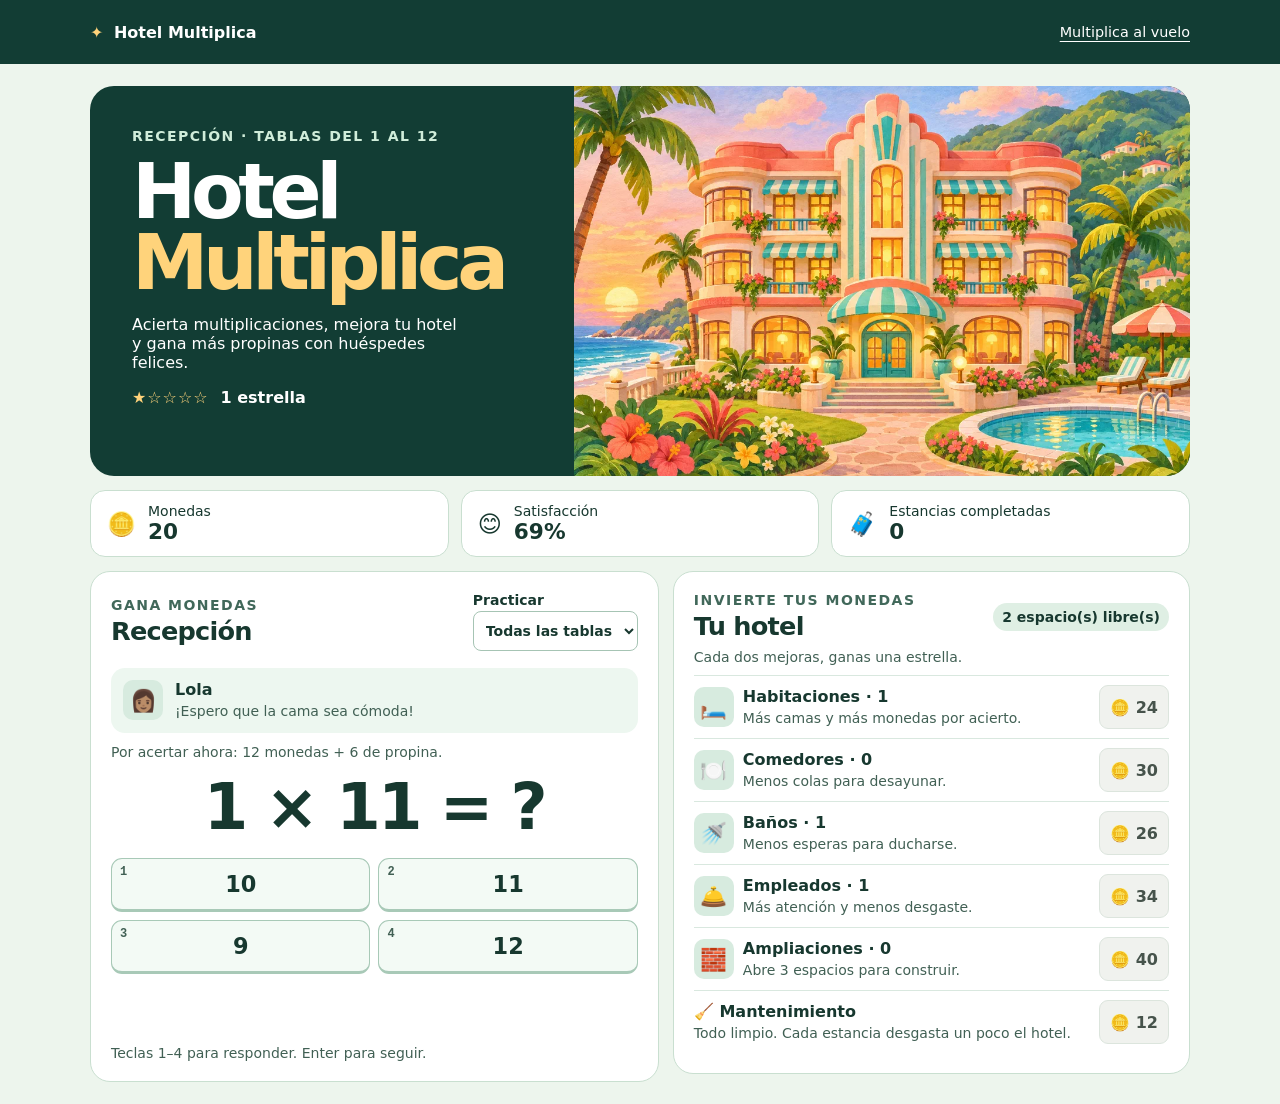
==== hotel/index.html @ 9960652f "Publica el juego Hotel Multiplica" ====
<!doctype html>
<html lang="es">
<head>
  <meta charset="utf-8">
  <meta name="viewport" content="width=device-width, initial-scale=1">
  <meta name="theme-color" content="#123d34">
  <title>Hotel Multiplica</title>
  <link rel="stylesheet" href="hotel.css">
  <script src="hotel.js" defer></script>
</head>
<body>
  <header class="top">
    <div class="wrap top-inner">
      <a class="brand" href="./"><span aria-hidden="true">✦</span> Hotel Multiplica</a>
      <a class="classic" href="../">Multiplica al vuelo</a>
    </div>
  </header>
  <main class="wrap">
    <section class="hero" aria-labelledby="title">
      <div class="hero-copy">
        <p class="eyebrow">Recepción · Tablas del 1 al 12</p>
        <h1 id="title">Hotel<br> <em>Multiplica</em></h1>
        <p>Acierta multiplicaciones, mejora tu hotel y gana más propinas con huéspedes felices.</p>
        <p class="rating"><span id="stars" aria-hidden="true"></span> <strong id="rating"></strong></p>
      </div>
      <img class="hotel-art" src="hotel.webp" alt="Un hotel con tejados coral, palmeras y una piscina">
    </section>
    <section class="stats" aria-label="Estado del hotel">
      <div class="stat"><span aria-hidden="true">🪙</span><div>Monedas<strong id="coins"></strong></div></div>
      <div class="stat"><span aria-hidden="true">😊</span><div>Satisfacción<strong id="happiness"></strong></div></div>
      <div class="stat"><span aria-hidden="true">🧳</span><div>Estancias completadas<strong id="stays"></strong></div></div>
    </section>
    <div class="columns">
      <section class="panel reception" aria-labelledby="reception-title">
        <div class="panel-head">
          <div><p class="eyebrow">Gana monedas</p><h2 id="reception-title">Recepción</h2></div>
          <label for="table">Practicar
            <select id="table"><option value="0">Todas las tablas</option></select>
          </label>
        </div>
        <div class="guest">
          <span id="avatar" class="avatar" aria-hidden="true"></span>
          <div><strong id="guest-name"></strong><p id="guest-request"></p></div>
        </div>
        <p class="reward" id="reward"></p>
        <h3 tabindex="-1" id="question"></h3>
        <div class="answers" id="answers" aria-label="Respuestas"></div>
        <div class="feedback">
          <p id="feedback" role="status"></p>
          <button id="next" type="button" class="primary" hidden>Siguiente huésped</button>
        </div>
        <p class="keyboard">Teclas 1–4 para responder. Enter para seguir.</p>
      </section>
      <section class="panel management" aria-labelledby="management-title">
        <div class="panel-head">
          <div><p class="eyebrow">Invierte tus monedas</p><h2 id="management-title">Tu hotel</h2></div>
          <span class="space" id="space"></span>
        </div>
        <p id="goal"></p>
        <div id="upgrades"></div>
        <div class="maintenance">
          <div><strong>🧹 Mantenimiento</strong><p id="condition"></p></div>
          <button id="clean" type="button" class="purchase">🪙 12</button>
        </div>
        <p id="hotel-message" role="status"></p>
      </section>
    </div>
  </main>
</body>
</html>
---- hotel/hotel.css ----
:root {
  color-scheme: light;
  font-family: system-ui, sans-serif;
  color: #17382f;
  background: #edf5ed;
}
* { box-sizing: border-box; }
body { margin: 0; }
[hidden] { display: none !important; }
.wrap { width: min(1100px, calc(100% - 32px)); margin-inline: auto; }
.top { background: #123d34; color: white; }
.top-inner { display: flex; justify-content: space-between; align-items: center; gap: 12px; min-height: 64px; }
.top a { color: inherit; }
.brand { font-weight: 850; text-decoration: none; }
.brand span { color: #ffd37b; margin-right: 5px; }
.classic { font-size: .9rem; text-underline-offset: 4px; }
.hero { margin-top: 22px; border-radius: 24px; background: #123d34; color: white; overflow: hidden; display: grid; grid-template-columns: 44% 56%; }
.hero-copy { padding: clamp(22px, 4vw, 42px); }
.eyebrow { margin: 0; text-transform: uppercase; letter-spacing: .105em; font-weight: 800; font-size: .875rem; }
.hero .eyebrow { color: #d0edda; }
h1 { font-size: clamp(3rem, 6vw, 5.3rem); line-height: .93; letter-spacing: -.07em; margin: 12px 0; }
h1 em { color: #ffd37b; font-style: normal; }
.hero-copy > p:not(.eyebrow) { max-width: 33ch; }
.hotel-art { width: 100%; height: 100%; max-height: 390px; object-fit: cover; min-height: 0; display: block; }
.rating { display: flex; flex-wrap: wrap; gap: 8px 12px; margin-bottom: 0; }
#stars { color: #ffd37b; letter-spacing: .06em; }
.stats { display: grid; grid-template-columns: repeat(3, 1fr); gap: 12px; margin: 14px 0; }
.stat { background: #fff; border: 1px solid #c9dfd0; border-radius: 15px; display: flex; align-items: center; gap: 12px; padding: 12px 16px; font-size: .875rem; }
.stat > span { font-size: 1.45rem; }
.stat strong { display: block; font-size: 1.35rem; }
.columns { display: grid; grid-template-columns: 1.1fr 1fr; gap: 14px; align-items: start; margin-bottom: 22px; }
.panel { background: #fff; border: 1px solid #c9dfd0; border-radius: 20px; padding: 20px; }
.panel-head { display: flex; align-items: center; justify-content: space-between; gap: 12px; }
.panel-head .eyebrow { color: #41685a; }
h2 { margin: 3px 0 0; font-size: 1.6rem; letter-spacing: -.03em; }
label { display: grid; gap: 3px; font-size: .875rem; font-weight: 700; }
button, select { font: inherit; }
select { border: 1px solid #a6c4b4; background: white; color: inherit; padding: 8px; border-radius: 8px; min-height: 40px; }
button { cursor: pointer; }
button:disabled { cursor: default; }
:focus-visible { outline: 3px solid #9b4a22; outline-offset: 3px; }
.guest { display: flex; align-items: center; gap: 12px; background: #edf7f0; border-radius: 14px; padding: 12px; margin-top: 17px; }
.avatar, .upgrade-icon { display: grid; place-items: center; flex: 0 0 40px; min-height: 40px; background: #d7ebdf; border-radius: 10px; font-size: 1.35rem; }
.guest p, .upgrade p, .maintenance p { margin: 3px 0 0; font-size: .875rem; line-height: 1.35; color: #416054; }
.reward { margin: 11px 0 0; color: #416054; font-size: .875rem; }
#question { margin: 10px 0 14px; font-size: clamp(2.4rem, 7vw, 4rem); text-align: center; letter-spacing: -.04em; }
.answers { display: grid; grid-template-columns: repeat(2, 1fr); gap: 8px; }
.answer { position: relative; color: inherit; border: 1px solid #a8c9b7; border-bottom-width: 3px; background: #f3faf5; border-radius: 11px; min-height: 54px; font-size: 1.4rem; font-weight: 800; }
.answer:hover:not(:disabled) { background: #def3e5; }
.answer kbd { position: absolute; left: 8px; top: 6px; font-size: .75rem; color: #416054; }
.answer.correct { background: #d3f3d5; border-color: #448455; }
.answer.incorrect { background: #ffe3df; border-color: #ae584d; }
.feedback { display: flex; justify-content: space-between; align-items: center; gap: 8px; min-height: 64px; padding-top: 8px; }
.feedback p { margin: 0; }
.primary, .purchase { border-radius: 9px; padding: 8px 10px; min-height: 44px; font-weight: 800; }
.primary { border: 0; background: #145545; color: white; }
.primary:hover { background: #1e6c57; }
.keyboard { color: #416054; font-size: .875rem; margin: 7px 0 0; }
.space { font-size: .875rem; border-radius: 999px; padding: 6px 9px; background: #dfefe4; font-weight: 750; text-align: center; }
#goal { color: #416054; font-size: .875rem; margin: 8px 0 10px; }
.upgrade, .maintenance { display: flex; align-items: center; gap: 9px; border-top: 1px solid #d9e8df; padding: 9px 0; }
.upgrade > div, .maintenance > div { flex: 1; }
.purchase { background: #fff0c8; color: #503908; border: 1px solid #ebc978; min-width: 69px; }
.purchase:hover:not(:disabled) { background: #ffe2a0; }
.purchase:disabled { background: #f0f2ee; color: #46534b; border-color: #dce5dd; }
#hotel-message { margin: 4px 0 0; color: #285244; font-weight: 650; }
#hotel-message:empty { display: none; }
@media (max-width: 740px) {
  .columns { grid-template-columns: 1fr; }
  .hero { grid-template-columns: 1fr 1fr; }
  .hotel-art { max-height: none; }
}
@media (max-width: 480px) {
  .hero { grid-template-columns: 1fr; }
  .hero-copy { padding: 19px; }
  h1 br { display: none; }
  .hotel-art { height: 165px; }
  .stats { gap: 6px; }
  .stat { display: block; padding: 8px; font-size: .8rem; }
  .stat strong { font-size: 1.15rem; }
  .panel { padding: 14px; }
  .upgrade-icon { flex-basis: 32px; min-height: 36px; }
}
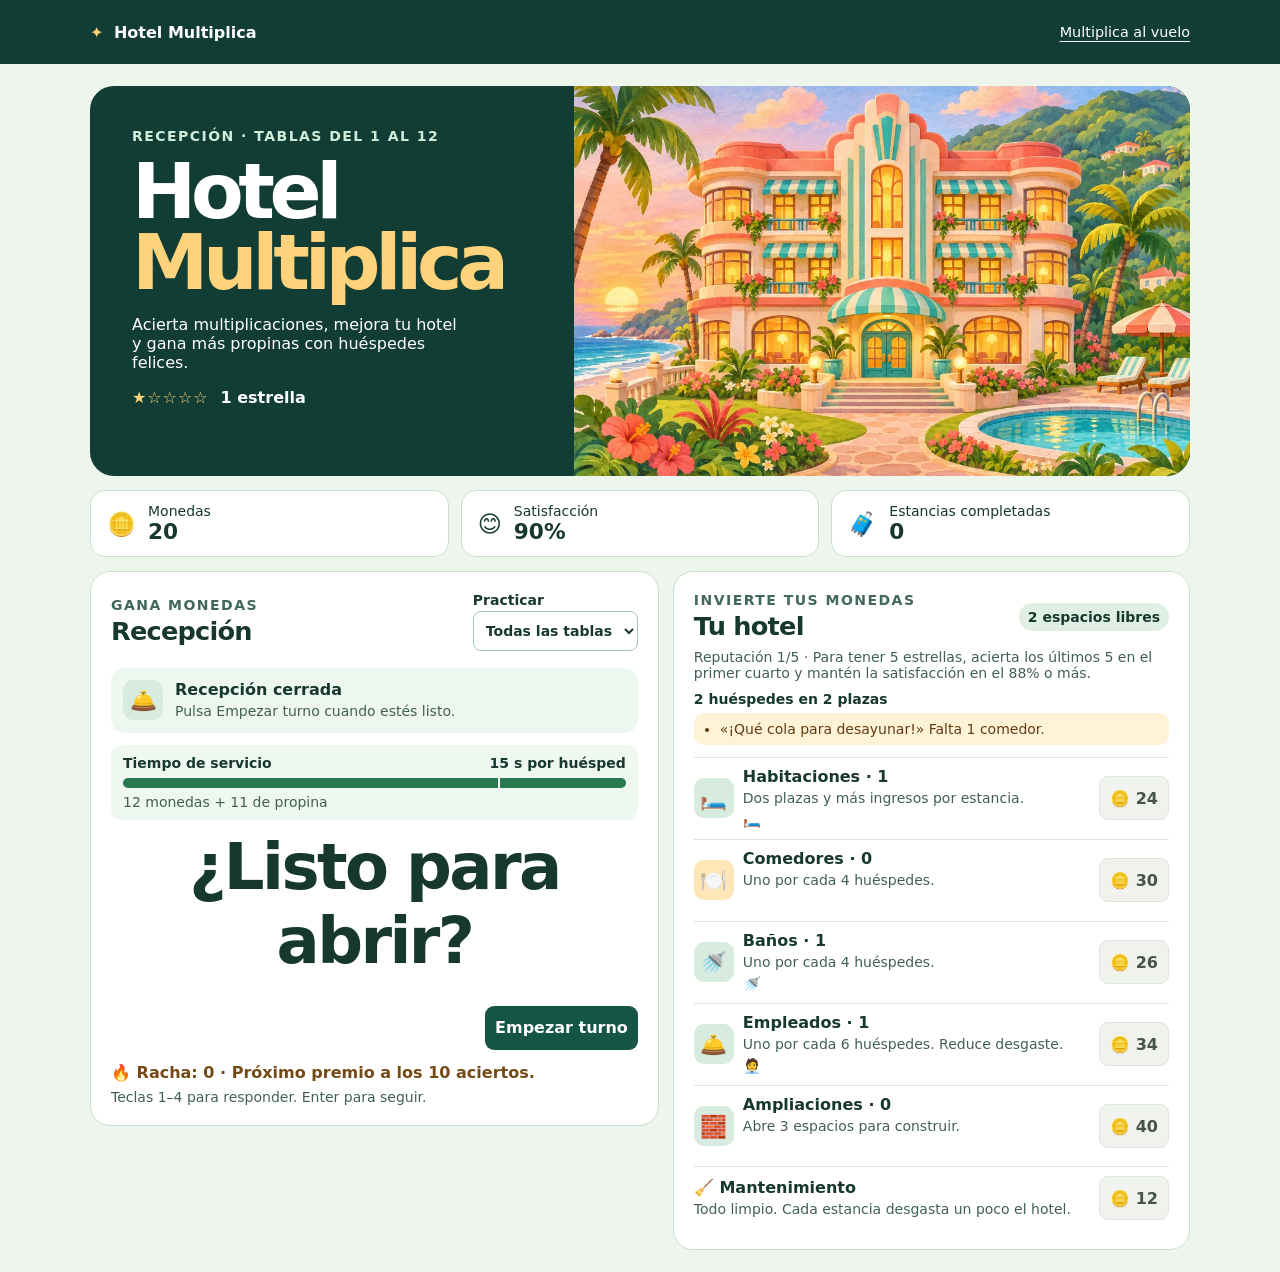
==== commit 265a3355: "Añade servicio contrarreloj y progresión al hotel" ====
--- a/hotel/index.html
+++ b/hotel/index.html
@@ -5,8 +5,8 @@
   <meta name="viewport" content="width=device-width, initial-scale=1">
   <meta name="theme-color" content="#123d34">
   <title>Hotel Multiplica</title>
-  <link rel="stylesheet" href="hotel.css">
-  <script src="hotel.js" defer></script>
+  <link rel="stylesheet" href="hotel.css?v=2">
+  <script src="hotel.js?v=2" defer></script>
 </head>
 <body>
   <header class="top">
@@ -23,13 +23,14 @@
         <p>Acierta multiplicaciones, mejora tu hotel y gana más propinas con huéspedes felices.</p>
         <p class="rating"><span id="stars" aria-hidden="true"></span> <strong id="rating"></strong></p>
       </div>
-      <img class="hotel-art" src="hotel.webp" alt="Un hotel con tejados coral, palmeras y una piscina">
+      <img class="hotel-art" src="hotel.webp" alt="Ilustración de un hotel con tejados coral y palmeras">
     </section>
     <section class="stats" aria-label="Estado del hotel">
       <div class="stat"><span aria-hidden="true">🪙</span><div>Monedas<strong id="coins"></strong></div></div>
       <div class="stat"><span aria-hidden="true">😊</span><div>Satisfacción<strong id="happiness"></strong></div></div>
       <div class="stat"><span aria-hidden="true">🧳</span><div>Estancias completadas<strong id="stays"></strong></div></div>
     </section>
+    <section id="awards" class="awards" aria-label="Premios del hotel" hidden></section>
     <div class="columns">
       <section class="panel reception" aria-labelledby="reception-title">
         <div class="panel-head">
@@ -42,13 +43,19 @@
           <span id="avatar" class="avatar" aria-hidden="true"></span>
           <div><strong id="guest-name"></strong><p id="guest-request"></p></div>
         </div>
-        <p class="reward" id="reward"></p>
+        <div class="service">
+          <div class="timer-head"><strong id="time-label">Tiempo de servicio</strong><span id="time-text"></span></div>
+          <div id="timer" class="timer" role="progressbar" aria-labelledby="time-label" aria-valuemin="0" aria-valuemax="15" aria-valuenow="15"><span></span></div>
+          <p class="reward" id="reward"></p>
+        </div>
         <h3 tabindex="-1" id="question"></h3>
         <div class="answers" id="answers" aria-label="Respuestas"></div>
         <div class="feedback">
           <p id="feedback" role="status"></p>
           <button id="next" type="button" class="primary" hidden>Siguiente huésped</button>
         </div>
+        <p id="streak" class="streak"></p>
+        <p id="event" class="event" role="status"></p>
         <p class="keyboard">Teclas 1–4 para responder. Enter para seguir.</p>
       </section>
       <section class="panel management" aria-labelledby="management-title">
@@ -57,6 +64,8 @@
           <span class="space" id="space"></span>
         </div>
         <p id="goal"></p>
+        <p id="capacity"></p>
+        <ul id="complaints" aria-label="Necesidades de los huéspedes"></ul>
         <div id="upgrades"></div>
         <div class="maintenance">
           <div><strong>🧹 Mantenimiento</strong><p id="condition"></p></div>
--- a/hotel/hotel.css
+++ b/hotel/hotel.css
@@ -81,3 +81,28 @@
   .panel { padding: 14px; }
   .upgrade-icon { flex-basis: 32px; min-height: 36px; }
 }
+
+.service { margin-top: 12px; padding: 10px 12px; background: #eff7f1; border-radius: 11px; }
+.timer-head { display: flex; justify-content: space-between; gap: 8px; font-size: .875rem; }
+#time-text { font-variant-numeric: tabular-nums; font-weight: 800; }
+.timer { position: relative; height: 10px; margin-top: 7px; background: #d8e8de; border-radius: 12px; overflow: hidden; }
+.timer span { display: block; width: 100%; height: 100%; background: #287950; transform-origin: left; }
+.timer::after { content: ""; position: absolute; inset: 0 25% 0 auto; border-left: 2px solid white; }
+.timer[data-phase="medium"] span { background: #a45d13; }
+.timer[data-phase="slow"] span { background: #a53935; }
+.reward { margin-top: 6px; font-variant-numeric: tabular-nums; }
+.streak { font-weight: 750; margin: 7px 0 0; color: #744b16; }
+#capacity { margin: 0 0 6px; font-weight: 700; font-size: .875rem; }
+#complaints { margin: 0 0 12px; padding: 8px 12px 8px 26px; background: #fff3d7; border-radius: 10px; color: #613c12; font-size: .875rem; }
+#complaints li + li { margin-top: 4px; }
+.inventory { display: flex; gap: 3px; align-items: center; min-height: 18px; margin-top: 4px; font-size: .9rem; }
+.inventory span { display: inline-block; }
+.inventory b { font-size: .75rem; margin-left: 3px; }
+.upgrade[data-shortage="true"] .upgrade-icon { background: #ffe6b7; }
+.awards { display: flex; flex-wrap: wrap; gap: 8px; margin: 0 0 14px; }
+.award { background: #fff0c8; color: #503908; border-radius: 999px; padding: 7px 11px; font-size: .875rem; font-weight: 800; animation: reward-in .5s both; }
+@keyframes reward-in { 50% { transform: translateY(-5px) scale(1.15); } }
+@media (prefers-reduced-motion: reduce) { .award { animation: none; } }
+.event { padding: 8px 10px; border-radius: 9px; margin: 8px 0; background: #e7f4df; color: #245331; font-weight: 650; }
+.event[data-kind="bad"] { background: #ffe9e3; color: #7b312a; }
+.event:empty { display: none; }
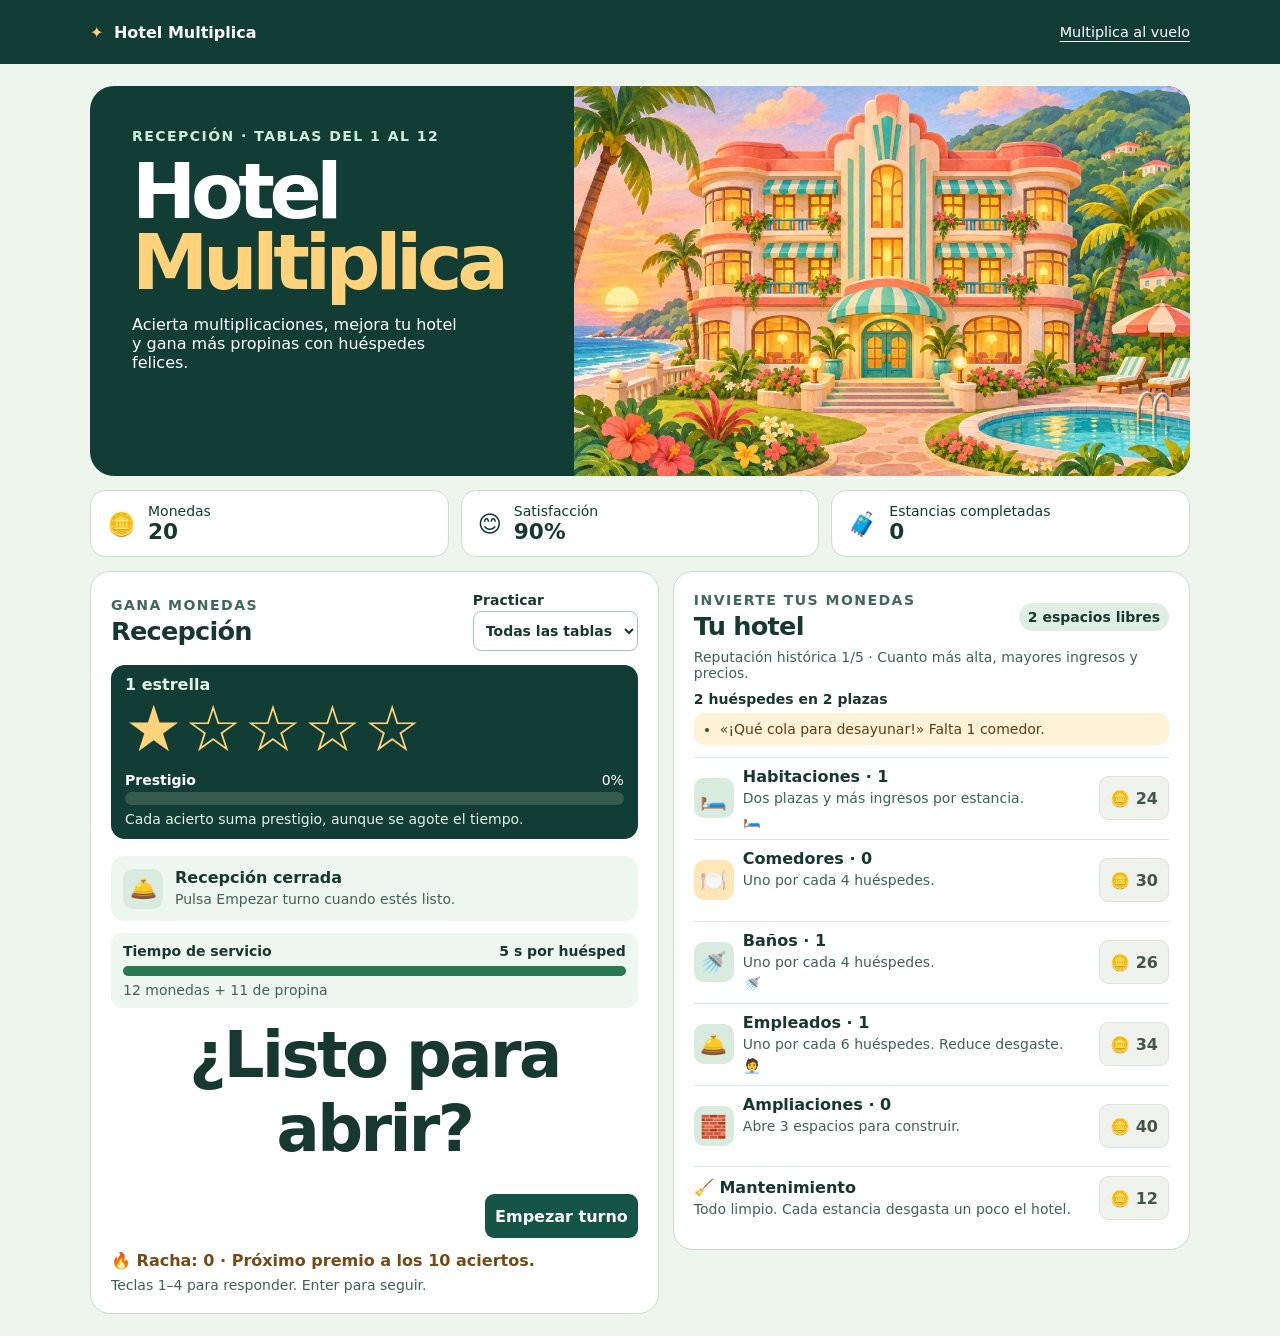
==== commit d9b4af7f: "Añade barra de prestigio y servicio de cinco segundos" ====
--- a/hotel/index.html
+++ b/hotel/index.html
@@ -5,8 +5,8 @@
   <meta name="viewport" content="width=device-width, initial-scale=1">
   <meta name="theme-color" content="#123d34">
   <title>Hotel Multiplica</title>
-  <link rel="stylesheet" href="hotel.css?v=2">
-  <script src="hotel.js?v=2" defer></script>
+  <link rel="stylesheet" href="hotel.css?v=3">
+  <script src="hotel.js?v=3" defer></script>
 </head>
 <body>
   <header class="top">
@@ -21,7 +21,6 @@
         <p class="eyebrow">Recepción · Tablas del 1 al 12</p>
         <h1 id="title">Hotel<br> <em>Multiplica</em></h1>
         <p>Acierta multiplicaciones, mejora tu hotel y gana más propinas con huéspedes felices.</p>
-        <p class="rating"><span id="stars" aria-hidden="true"></span> <strong id="rating"></strong></p>
       </div>
       <img class="hotel-art" src="hotel.webp" alt="Ilustración de un hotel con tejados coral y palmeras">
     </section>
@@ -39,13 +38,20 @@
             <select id="table"><option value="0">Todas las tablas</option></select>
           </label>
         </div>
+        <div class="rating">
+          <strong id="rating"></strong>
+          <span id="stars" aria-hidden="true"></span>
+          <div class="prestige-head"><strong id="prestige-label">Prestigio</strong><span id="prestige-value" aria-hidden="true"></span></div>
+          <progress id="prestige" max="100" value="0" aria-labelledby="prestige-label"></progress>
+          <p id="pace"></p>
+        </div>
         <div class="guest">
           <span id="avatar" class="avatar" aria-hidden="true"></span>
           <div><strong id="guest-name"></strong><p id="guest-request"></p></div>
         </div>
         <div class="service">
           <div class="timer-head"><strong id="time-label">Tiempo de servicio</strong><span id="time-text"></span></div>
-          <div id="timer" class="timer" role="progressbar" aria-labelledby="time-label" aria-valuemin="0" aria-valuemax="15" aria-valuenow="15"><span></span></div>
+          <div id="timer" class="timer" role="progressbar" aria-labelledby="time-label" aria-valuemin="0" aria-valuemax="5" aria-valuenow="5"><span></span></div>
           <p class="reward" id="reward"></p>
         </div>
         <h3 tabindex="-1" id="question"></h3>
--- a/hotel/hotel.css
+++ b/hotel/hotel.css
@@ -22,8 +22,15 @@
 h1 em { color: #ffd37b; font-style: normal; }
 .hero-copy > p:not(.eyebrow) { max-width: 33ch; }
 .hotel-art { width: 100%; height: 100%; max-height: 390px; object-fit: cover; min-height: 0; display: block; }
-.rating { display: flex; flex-wrap: wrap; gap: 8px 12px; margin-bottom: 0; }
-#stars { color: #ffd37b; letter-spacing: .06em; }
+.rating { background: #123d34; color: #fff; border-radius: 14px; padding: 10px 14px 12px; margin-top: 14px; }
+#rating { display: block; color: #e1f3e7; }
+#stars { display: block; color: #ffd37b; font-size: clamp(2.4rem, 5vw, 4.25rem); line-height: 1.1; letter-spacing: .035em; }
+.prestige-head { display: flex; justify-content: space-between; gap: 8px; margin: 8px 0 4px; font-size: .875rem; }
+#prestige { display: block; width: 100%; height: 13px; appearance: none; border: 0; border-radius: 999px; overflow: hidden; background: #345b4e; }
+#prestige::-webkit-progress-bar { background: #345b4e; }
+#prestige::-webkit-progress-value { background: #ffd37b; border-radius: 999px; transition: width .25s ease; }
+#prestige::-moz-progress-bar { background: #ffd37b; border-radius: 999px; }
+#pace { margin: 6px 0 0; color: #e1f3e7; font-size: .875rem; }
 .stats { display: grid; grid-template-columns: repeat(3, 1fr); gap: 12px; margin: 14px 0; }
 .stat { background: #fff; border: 1px solid #c9dfd0; border-radius: 15px; display: flex; align-items: center; gap: 12px; padding: 12px 16px; font-size: .875rem; }
 .stat > span { font-size: 1.45rem; }
@@ -87,7 +94,7 @@
 #time-text { font-variant-numeric: tabular-nums; font-weight: 800; }
 .timer { position: relative; height: 10px; margin-top: 7px; background: #d8e8de; border-radius: 12px; overflow: hidden; }
 .timer span { display: block; width: 100%; height: 100%; background: #287950; transform-origin: left; }
-.timer::after { content: ""; position: absolute; inset: 0 25% 0 auto; border-left: 2px solid white; }
+.timer[data-target="marked"]::after { content: ""; position: absolute; inset: 0 var(--target) 0 auto; border-left: 2px solid white; }
 .timer[data-phase="medium"] span { background: #a45d13; }
 .timer[data-phase="slow"] span { background: #a53935; }
 .reward { margin-top: 6px; font-variant-numeric: tabular-nums; }
@@ -102,7 +109,7 @@
 .awards { display: flex; flex-wrap: wrap; gap: 8px; margin: 0 0 14px; }
 .award { background: #fff0c8; color: #503908; border-radius: 999px; padding: 7px 11px; font-size: .875rem; font-weight: 800; animation: reward-in .5s both; }
 @keyframes reward-in { 50% { transform: translateY(-5px) scale(1.15); } }
-@media (prefers-reduced-motion: reduce) { .award { animation: none; } }
+@media (prefers-reduced-motion: reduce) { .award { animation: none; } #prestige::-webkit-progress-value { transition: none; } }
 .event { padding: 8px 10px; border-radius: 9px; margin: 8px 0; background: #e7f4df; color: #245331; font-weight: 650; }
 .event[data-kind="bad"] { background: #ffe9e3; color: #7b312a; }
 .event:empty { display: none; }
